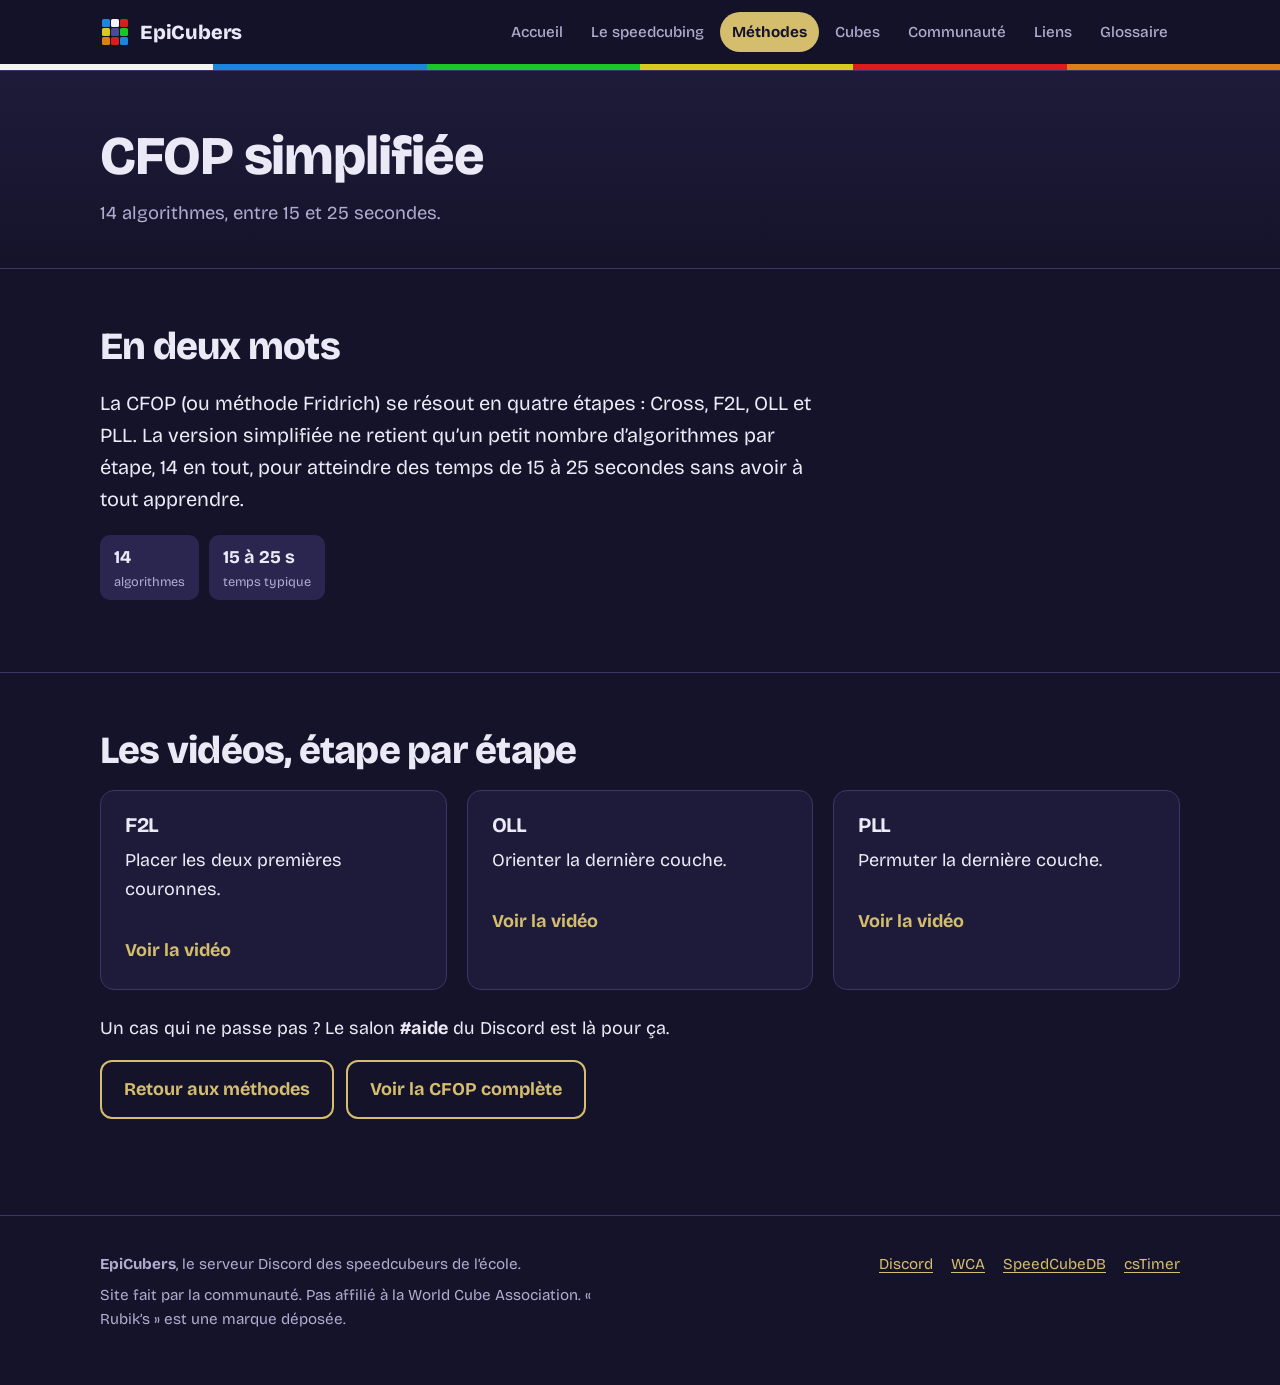
==== cfop-simplifiee.html @ 4649d11b "Méthodes séparées, guide des cubes, ton impersonnel - Page de comparaison des trois méthodes (débuta" ====
<!doctype html>
<html lang="fr">
<head>
<meta charset="utf-8">
<meta name="viewport" content="width=device-width, initial-scale=1">
<title>CFOP simplifiée : 14 algorithmes — EpiCubers</title>
<meta name="description" content="La CFOP simplifiée en 14 algorithmes, avec les vidéos pour le F2L, l’OLL et le PLL.">
<meta name="theme-color" content="#15132a">
<link rel="icon" href="assets/favicon.svg" type="image/svg+xml">
<link rel="preconnect" href="https://fonts.googleapis.com">
<link rel="preconnect" href="https://fonts.gstatic.com" crossorigin>
<link href="https://fonts.googleapis.com/css2?family=Bricolage+Grotesque:opsz,wght@12..96,400;12..96,500;12..96,700;12..96,800&family=JetBrains+Mono:wght@500;700&display=swap" rel="stylesheet">
<link rel="stylesheet" href="css/style.css">

</head>
<body>
<a class="skip" href="#contenu">Aller au contenu</a>
<header class="site-header">
  <div class="wrap">
    <a class="brand" href="index.html"><svg viewBox="0 0 30 30" aria-hidden="true"><g>
<rect x="2" y="2" width="8" height="8" rx="1.5" fill="#1a87db"/><rect x="11" y="2" width="8" height="8" rx="1.5" fill="#f4f4f4"/><rect x="20" y="2" width="8" height="8" rx="1.5" fill="#d91c1c"/>
<rect x="2" y="11" width="8" height="8" rx="1.5" fill="#d8cb1a"/><rect x="11" y="11" width="8" height="8" rx="1.5" fill="#4b4a96"/><rect x="20" y="11" width="8" height="8" rx="1.5" fill="#18c52b"/>
<rect x="2" y="20" width="8" height="8" rx="1.5" fill="#dc7f1a"/><rect x="11" y="20" width="8" height="8" rx="1.5" fill="#d91c1c"/><rect x="20" y="20" width="8" height="8" rx="1.5" fill="#1a87db"/></g></svg><span>EpiCubers</span></a>
    <button class="menu-btn" aria-expanded="false" aria-controls="nav">Menu</button>
    <nav class="nav" id="nav" aria-label="Navigation principale"><a href="index.html">Accueil</a><a href="speedcubing.html">Le speedcubing</a><a href="methodes.html" aria-current="page">Méthodes</a><a href="cubes.html">Cubes</a><a href="communaute.html">Communauté</a><a href="liens.html">Liens</a><a href="glossaire.html">Glossaire</a></nav>
  </div>
  <div class="stripe"></div>
</header>
<main id="contenu">
<div class="page-head"><div class="wrap"><h1>CFOP simplifiée</h1><p>14 algorithmes, entre 15 et 25 secondes.</p></div></div>

<section>
  <div class="wrap">
    <h2>En deux mots</h2>
    <p class="lead">La CFOP (ou méthode Fridrich) se résout en quatre étapes : Cross, F2L, OLL et PLL. La version simplifiée ne retient qu’un petit nombre d’algorithmes par étape, 14 en tout, pour atteindre des temps de 15 à 25 secondes sans avoir à tout apprendre.</p>
    <ul class="stats"><li>14<small>algorithmes</small></li><li>15 à 25 s<small>temps typique</small></li></ul>
  </div>
</section>

<section>
  <div class="wrap">
    <h2>Les vidéos, étape par étape</h2>
    <div class="grid c3">
      <a class="card" href="https://youtu.be/Ar_Zit1VLG0"><h3>F2L</h3><p>Placer les deux premières couronnes.</p><span class="go">Voir la vidéo</span></a>
      <a class="card" href="https://youtu.be/GhmYBgLoQQg"><h3>OLL</h3><p>Orienter la dernière couche.</p><span class="go">Voir la vidéo</span></a>
      <a class="card" href="https://youtu.be/f_Yor-ydZjs"><h3>PLL</h3><p>Permuter la dernière couche.</p><span class="go">Voir la vidéo</span></a>
    </div>
    <p style="margin-top:24px">Un cas qui ne passe pas ? Le salon <strong>#aide</strong> du Discord est là pour ça.</p>
    <div class="btns"><a class="btn" href="methodes.html">Retour aux méthodes</a><a class="btn" href="cfop.html">Voir la CFOP complète</a></div>
  </div>
</section>

</main>
<footer class="site-footer">
  <div class="wrap">
    <div>
      <p><strong>EpiCubers</strong>, le serveur Discord des speedcubeurs de l’école.</p>
      <p>Site fait par la communauté. Pas affilié à la World Cube Association. « Rubik’s » est une marque déposée.</p>
    </div>
    <ul>
      <li><a href="https://discord.gg/vQwt4qZUBm">Discord</a></li>
      <li><a href="https://www.worldcubeassociation.org/">WCA</a></li>
      <li><a href="https://speedcubedb.com/">SpeedCubeDB</a></li>
      <li><a href="https://cstimer.net/">csTimer</a></li>
    </ul>
  </div>
</footer>
<script src="js/main.js"></script>
</body>
</html>
---- css/style.css ----
/* EpiCubers — feuille de style unique */
:root {
  --ink: #15132a;
  --ink-2: #1e1b3a;
  --ink-3: #2a2650;
  --line: #3a3668;
  --text: #ece9f7;
  --muted: #b0acd0;
  --gold: #d4bd6d;
  --gold-deep: #a8923f;
  --cap: #4b4a96;
  --cap-light: #8785e0;
  --blue: #1a87db;
  --green: #18c52b;
  --yellow: #d8cb1a;
  --red: #d91c1c;
  --orange: #dc7f1a;
  --white: #f4f4f4;
  --radius: 14px;
  --maxw: 1080px;
  --font: "Bricolage Grotesque", "Segoe UI", system-ui, -apple-system, sans-serif;
  --mono: "JetBrains Mono", ui-monospace, "SFMono-Regular", Menlo, Consolas, monospace;
}

* { box-sizing: border-box; }
html { scroll-behavior: smooth; }
body {
  margin: 0;
  background: var(--ink);
  color: var(--text);
  font-family: var(--font);
  font-size: 18px;
  line-height: 1.6;
  -webkit-font-smoothing: antialiased;
}
img { max-width: 100%; display: block; }
a { color: var(--gold); text-underline-offset: 3px; }
a:hover { color: #fff; }
:focus-visible { outline: 3px solid var(--gold); outline-offset: 3px; border-radius: 4px; }

.skip { position: absolute; left: -999px; top: 8px; background: var(--gold); color: var(--ink); padding: 8px 14px; border-radius: 8px; z-index: 100; }
.skip:focus { left: 8px; }

.wrap { width: min(var(--maxw), 100% - 40px); margin-inline: auto; }

/* Bande de stickers : sert de séparateur */
.stripe {
  height: 6px;
  background: linear-gradient(90deg,
    var(--white) 0 16.66%, var(--blue) 0 33.33%, var(--green) 0 50%,
    var(--yellow) 0 66.66%, var(--red) 0 83.33%, var(--orange) 0);
}

/* En-tête */
.site-header { position: sticky; top: 0; z-index: 50; background: rgba(21,19,42,.94); backdrop-filter: blur(8px); border-bottom: 1px solid var(--line); }
.site-header .wrap { display: flex; align-items: center; justify-content: space-between; gap: 16px; min-height: 64px; }
.brand { display: flex; align-items: center; gap: 10px; color: var(--text); text-decoration: none; font-weight: 800; font-size: 1.25rem; letter-spacing: -.01em; }
.brand:hover { color: var(--text); }
.brand svg { width: 30px; height: 30px; flex: none; }
.nav { display: flex; gap: 4px; flex-wrap: wrap; }
.nav a { color: var(--muted); text-decoration: none; padding: 8px 12px; border-radius: 999px; font-size: .95rem; font-weight: 500; }
.nav a:hover { color: #fff; background: var(--ink-3); }
.nav a[aria-current="page"] { color: var(--ink); background: var(--gold); font-weight: 700; }
.menu-btn { display: none; background: var(--ink-3); color: var(--text); border: 1px solid var(--line); border-radius: 10px; padding: 8px 14px; font: inherit; font-weight: 600; cursor: pointer; }

@media (max-width: 900px) {
  .menu-btn { display: block; }
  .nav { display: none; position: absolute; left: 0; right: 0; top: 100%; background: var(--ink); border-bottom: 1px solid var(--line); padding: 10px 20px 16px; flex-direction: column; }
  .nav.open { display: flex; }
  .nav a { padding: 12px 14px; font-size: 1.05rem; }
}

/* Typo */
h1, h2, h3 { font-family: var(--font); line-height: 1.1; letter-spacing: -.02em; margin: 0 0 .5em; }
h1 { font-size: clamp(2.4rem, 6vw, 4.2rem); font-weight: 800; }
h2 { font-size: clamp(1.7rem, 3.6vw, 2.4rem); font-weight: 800; margin-top: 0; }
h3 { font-size: 1.3rem; font-weight: 700; }
p { margin: 0 0 1em; max-width: 68ch; }
.lead { font-size: 1.25rem; color: var(--text); max-width: 56ch; }
.muted { color: var(--muted); }

section { padding: 56px 0; }
section + section { border-top: 1px solid var(--line); }

/* Hero accueil */
.hero { padding: 0; border: 0; }
.hero .wrap { display: grid; grid-template-columns: 1.15fr .85fr; gap: 40px; align-items: stretch; }
.hero-text { padding: 64px 0 56px; display: flex; flex-direction: column; justify-content: center; }
.hero h1 { font-size: clamp(3rem, 9vw, 6.4rem); line-height: .92; margin-bottom: 20px; }
.hero h1 span { display: block; color: var(--gold); }
.hero-art { background: var(--gold); border-radius: 0 0 28px 28px; display: flex; align-items: flex-end; justify-content: center; padding: 28px 24px 0; position: relative; overflow: hidden; }
.hero-art img { max-height: 520px; width: auto; }
@media (max-width: 800px) {
  .hero .wrap { grid-template-columns: 1fr; gap: 0; }
  .hero-art { order: -1; border-radius: 0 0 24px 24px; padding-top: 20px; margin-inline: -20px; }
  .hero-art img { max-height: 300px; }
  .hero-text { padding: 36px 0; }
}

.btns { display: flex; gap: 12px; flex-wrap: wrap; margin-top: 8px; }
.btn { display: inline-block; padding: 13px 22px; border-radius: 12px; font-weight: 700; text-decoration: none; border: 2px solid var(--gold); color: var(--gold); transition: background .15s, color .15s; }
.btn:hover { background: var(--gold); color: var(--ink); }
.btn.primary { background: var(--gold); color: var(--ink); }
.btn.primary:hover { background: #fff; border-color: #fff; }

/* Page title */
.page-head { padding: 56px 0 40px; background: linear-gradient(180deg, var(--ink-2), var(--ink)); border-bottom: 1px solid var(--line); }
.page-head h1 { font-size: clamp(2.2rem, 5vw, 3.4rem); margin-bottom: 12px; }
.page-head p { margin: 0; color: var(--muted); font-size: 1.15rem; }

/* Cartes */
.grid { display: grid; gap: 20px; }
.grid.c3 { grid-template-columns: repeat(auto-fit, minmax(260px, 1fr)); }
.grid.c2 { grid-template-columns: repeat(auto-fit, minmax(320px, 1fr)); }
.card { background: var(--ink-2); border: 1px solid var(--line); border-radius: var(--radius); padding: 24px; }
.card h3 { margin-bottom: 8px; }
.card p:last-child { margin-bottom: 0; }
a.card { text-decoration: none; color: var(--text); display: block; transition: transform .15s, border-color .15s; }
a.card:hover { transform: translateY(-3px); border-color: var(--gold); color: var(--text); }
a.card .go { color: var(--gold); font-weight: 700; margin-top: 14px; display: inline-block; }
.card .dot { width: 14px; height: 14px; border-radius: 4px; display: inline-block; margin-right: 8px; vertical-align: middle; }

/* Échelle de niveaux */
.ladder { display: flex; flex-wrap: wrap; gap: 8px; margin: 24px 0; padding: 0; list-style: none; }
.ladder li { background: var(--ink-2); border: 1px solid var(--line); border-radius: 10px; padding: 8px 14px; font-family: var(--mono); font-size: .95rem; border-left: 6px solid var(--c, var(--cap-light)); }
.ladder li small { color: var(--muted); font-family: var(--font); margin-left: 6px; }

/* Tableaux */
.table-wrap { overflow-x: auto; margin: 20px 0; border: 1px solid var(--line); border-radius: var(--radius); }
table { border-collapse: collapse; width: 100%; min-width: 560px; font-size: 1rem; }
th, td { text-align: left; padding: 14px 16px; border-bottom: 1px solid var(--line); vertical-align: top; }
th { background: var(--ink-3); font-weight: 700; }
tr:last-child td { border-bottom: 0; }

/* Algos */
.algo { background: var(--ink-2); border: 1px solid var(--line); border-radius: var(--radius); padding: 18px 20px; margin: 20px 0; }
.algo-top { display: flex; align-items: center; justify-content: space-between; gap: 12px; flex-wrap: wrap; }
.algo-name { font-weight: 700; }
.algo code { display: block; font-family: var(--mono); font-size: 1.35rem; color: var(--gold); margin: 8px 0; letter-spacing: .03em; word-spacing: .15em; }
.copy { background: transparent; color: var(--muted); border: 1px solid var(--line); border-radius: 8px; padding: 6px 12px; font: inherit; font-size: .85rem; cursor: pointer; }
.copy:hover { color: var(--text); border-color: var(--gold); }
twisty-player { width: 100%; height: 230px; display: block; }
.player-box { background: var(--ink-3); border-radius: 10px; margin-top: 10px; min-height: 230px; }
.player-box p { padding: 16px; color: var(--muted); font-size: .9rem; margin: 0; }

.step { display: grid; grid-template-columns: 56px 1fr; gap: 20px; }
.step-num { width: 48px; height: 48px; border-radius: 12px; background: var(--c, var(--gold)); color: var(--ink); font-weight: 800; font-size: 1.4rem; display: grid; place-items: center; }
.step h2 { font-size: 1.7rem; margin-bottom: 10px; }
@media (max-width: 600px) { .step { grid-template-columns: 1fr; gap: 10px; } }

.note { border-left: 5px solid var(--gold); background: var(--ink-2); padding: 16px 20px; border-radius: 0 var(--radius) var(--radius) 0; margin: 20px 0; }
.note p:last-child { margin-bottom: 0; }
.draft { border-left-color: var(--orange); }
.tag { display: inline-block; font-size: .8rem; font-weight: 700; padding: 3px 10px; border-radius: 999px; background: var(--ink-3); color: var(--gold); margin-right: 6px; vertical-align: middle; }

kbd, .mv { font-family: var(--mono); background: var(--ink-3); padding: 2px 7px; border-radius: 6px; font-size: .92em; color: var(--gold); }

ul.clean { padding-left: 1.2em; }
ul.clean li { margin-bottom: .4em; }

/* Glossaire */
.search { width: 100%; max-width: 420px; padding: 12px 16px; border-radius: 12px; border: 1px solid var(--line); background: var(--ink-2); color: var(--text); font: inherit; margin-bottom: 24px; }
dl.gloss dt { font-weight: 800; color: var(--gold); margin-top: 22px; font-size: 1.1rem; }
dl.gloss dd { margin: 4px 0 0; max-width: 68ch; }
dl.gloss .hide { display: none; }

/* Pied de page */
.site-footer { border-top: 1px solid var(--line); padding: 36px 0 48px; color: var(--muted); font-size: .95rem; margin-top: 40px; }
.site-footer .wrap { display: flex; flex-wrap: wrap; gap: 20px 40px; justify-content: space-between; }
.site-footer p { margin: 0 0 6px; max-width: 52ch; }
.site-footer ul { list-style: none; margin: 0; padding: 0; display: flex; gap: 6px 18px; flex-wrap: wrap; }

@media (prefers-reduced-motion: reduce) {
  html { scroll-behavior: auto; }
  * { transition: none !important; }
}

/* Méthodes : trois blocs bien séparés */
.method { background: var(--ink-2); border: 1px solid var(--line); border-left: 8px solid var(--c, var(--gold)); border-radius: var(--radius); padding: 28px; margin: 0 0 24px; }
.method h2 { margin-bottom: 6px; }
.method .level { color: var(--muted); font-weight: 700; margin: 0 0 14px; }
.stats { display: flex; flex-wrap: wrap; gap: 10px; margin: 0 0 16px; padding: 0; list-style: none; }
.stats li { background: var(--ink-3); border-radius: 10px; padding: 8px 14px; font-weight: 700; }
.stats li small { display: block; color: var(--muted); font-weight: 400; font-size: .8rem; }

/* Fiche du cube conseillé */
.pick { display: grid; grid-template-columns: .8fr 1.2fr; gap: 32px; align-items: center; background: var(--ink-2); border: 1px solid var(--line); border-radius: var(--radius); padding: 28px; }
.pick figure { margin: 0; background: var(--gold); border-radius: var(--radius); padding: 20px; display: grid; place-items: center; align-self: stretch; }
.pick img { width: 100%; height: auto; max-height: 340px; object-fit: contain; }
@media (max-width: 800px) { .pick { grid-template-columns: 1fr; padding: 20px; } }
.price { font-size: 1.6rem; font-weight: 800; color: var(--gold); margin: 0 0 8px; }
.size { text-align: left; }
.size h3 { font-family: var(--mono); color: var(--gold); }
.brands dt { font-weight: 800; font-size: 1.15rem; margin-top: 18px; }
.brands dd { margin: 4px 0 0; max-width: 68ch; }
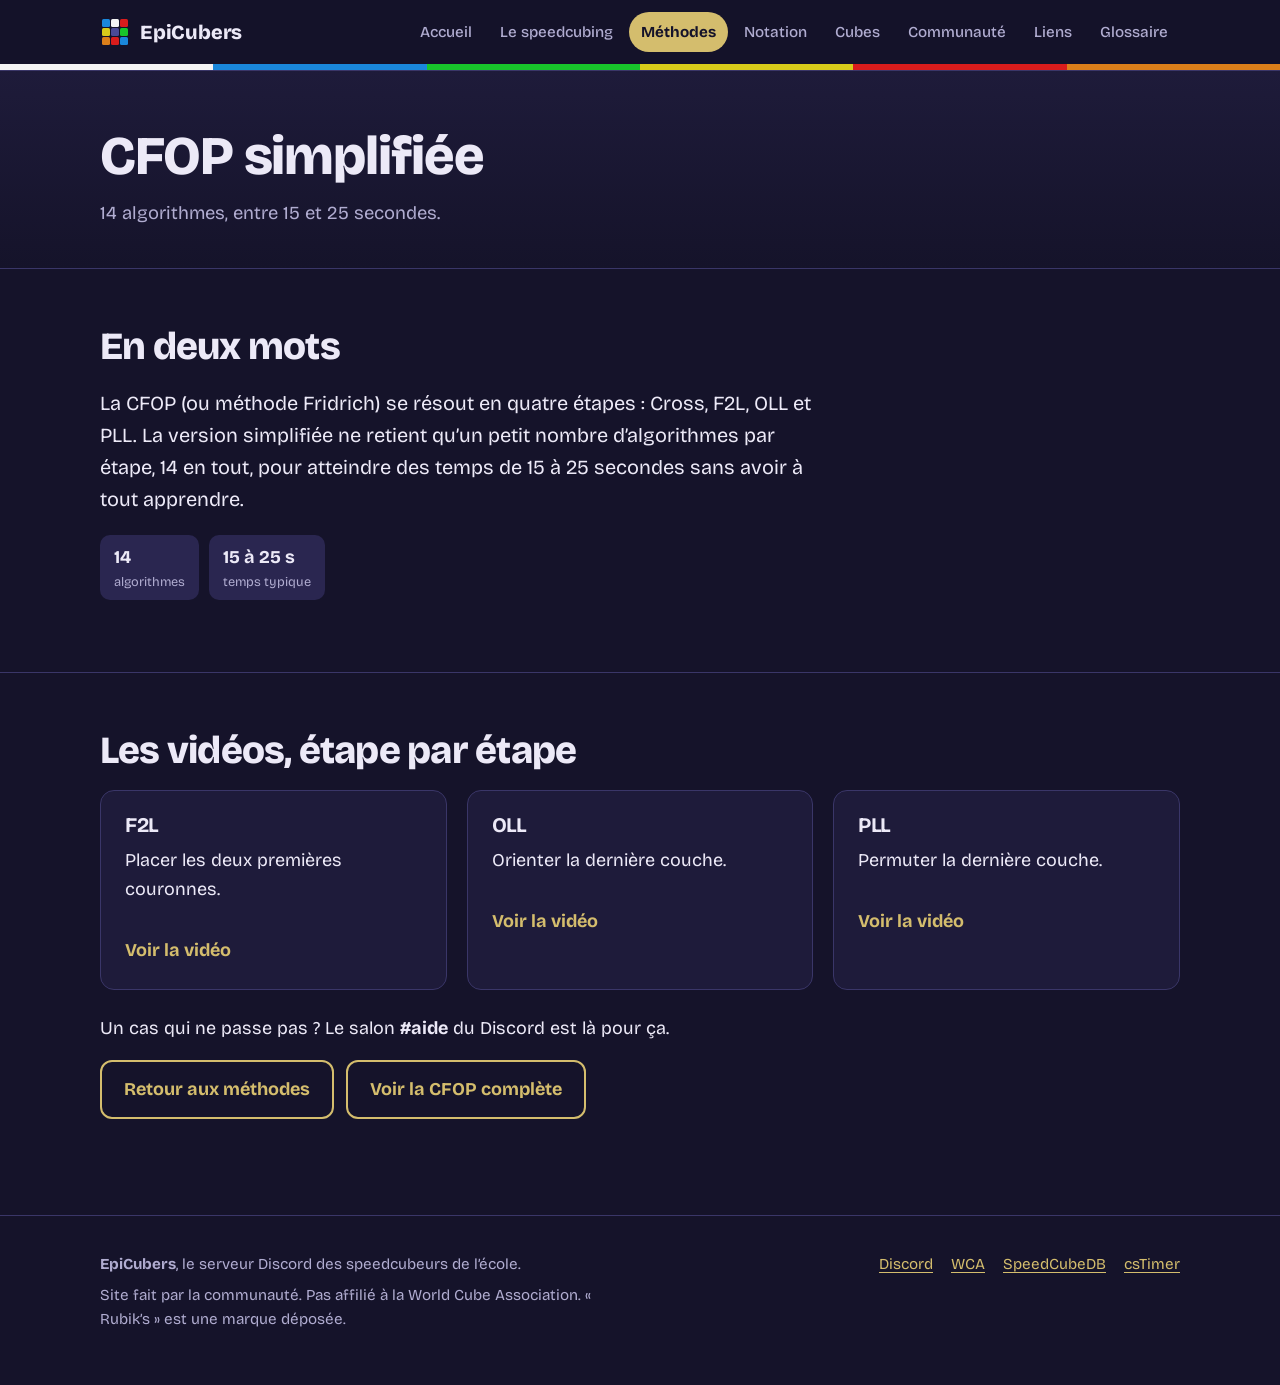
==== commit 2175142f: "Page Notation, retrait des mentions provisoires de la méthode débutant - Nouvelle page : notation in" ====
--- a/cfop-simplifiee.html
+++ b/cfop-simplifiee.html
@@ -22,7 +22,7 @@
 <rect x="2" y="11" width="8" height="8" rx="1.5" fill="#d8cb1a"/><rect x="11" y="11" width="8" height="8" rx="1.5" fill="#4b4a96"/><rect x="20" y="11" width="8" height="8" rx="1.5" fill="#18c52b"/>
 <rect x="2" y="20" width="8" height="8" rx="1.5" fill="#dc7f1a"/><rect x="11" y="20" width="8" height="8" rx="1.5" fill="#d91c1c"/><rect x="20" y="20" width="8" height="8" rx="1.5" fill="#1a87db"/></g></svg><span>EpiCubers</span></a>
     <button class="menu-btn" aria-expanded="false" aria-controls="nav">Menu</button>
-    <nav class="nav" id="nav" aria-label="Navigation principale"><a href="index.html">Accueil</a><a href="speedcubing.html">Le speedcubing</a><a href="methodes.html" aria-current="page">Méthodes</a><a href="cubes.html">Cubes</a><a href="communaute.html">Communauté</a><a href="liens.html">Liens</a><a href="glossaire.html">Glossaire</a></nav>
+    <nav class="nav" id="nav" aria-label="Navigation principale"><a href="index.html">Accueil</a><a href="speedcubing.html">Le speedcubing</a><a href="methodes.html" aria-current="page">Méthodes</a><a href="notation.html">Notation</a><a href="cubes.html">Cubes</a><a href="communaute.html">Communauté</a><a href="liens.html">Liens</a><a href="glossaire.html">Glossaire</a></nav>
   </div>
   <div class="stripe"></div>
 </header>
--- a/css/style.css
+++ b/css/style.css
@@ -185,7 +185,7 @@
 
 /* Fiche du cube conseillé */
 .pick { display: grid; grid-template-columns: .8fr 1.2fr; gap: 32px; align-items: center; background: var(--ink-2); border: 1px solid var(--line); border-radius: var(--radius); padding: 28px; }
-.pick figure { margin: 0; background: var(--gold); border-radius: var(--radius); padding: 20px; display: grid; place-items: center; align-self: stretch; }
+.pick figure { margin: 0; background: #fff; border-radius: var(--radius); padding: 20px; display: grid; place-items: center; align-self: stretch; }
 .pick img { width: 100%; height: auto; max-height: 340px; object-fit: contain; }
 @media (max-width: 800px) { .pick { grid-template-columns: 1fr; padding: 20px; } }
 .price { font-size: 1.6rem; font-weight: 800; color: var(--gold); margin: 0 0 8px; }
@@ -193,3 +193,12 @@
 .size h3 { font-family: var(--mono); color: var(--gold); }
 .brands dt { font-weight: 800; font-size: 1.15rem; margin-top: 18px; }
 .brands dd { margin: 4px 0 0; max-width: 68ch; }
+
+/* Page notation */
+.net { width: 100%; height: auto; max-height: 300px; display: block; }
+.demo h3 { margin-bottom: 6px; }
+.demo .mv { font-size: 1.15rem; }
+.demo .player-box twisty-player { height: 190px; }
+h3 { margin-top: 0; }
+.pick > * { min-width: 0; }
+@media (max-width: 800px) { .pick { grid-template-columns: minmax(0, 1fr); } }
